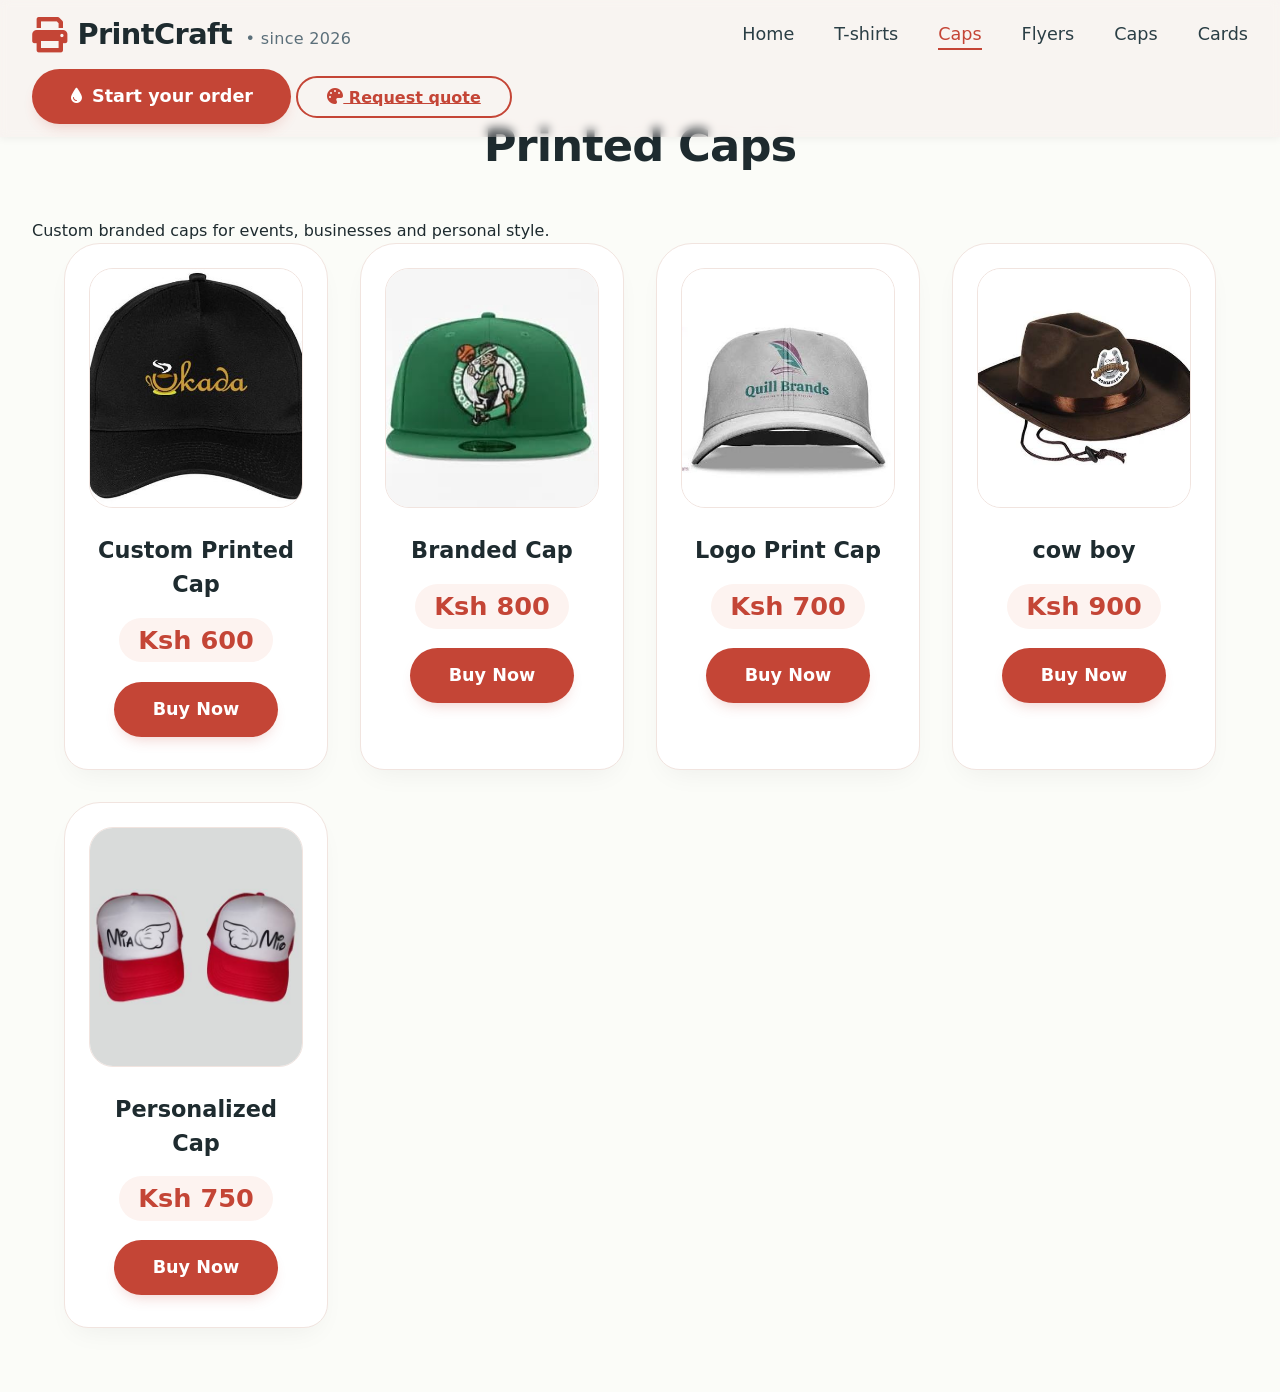
==== caps.html @ 07615357 "it is time" ====
<!DOCTYPE html>
<html lang="en">
<head>
<meta charset="UTF-8">
<meta name="viewport" content="width=device-width, initial-scale=1.0">
<title>Printed Caps | PrintCraft</title>

<link rel="stylesheet" href="style.css">

<link rel="stylesheet" href="https://cdnjs.cloudflare.com/ajax/libs/font-awesome/6.0.0-beta3/css/all.min.css">

</head>

<body>

<!-- NAVBAR -->
<nav class="navbar">

<div class="logo">
<i class="fas fa-print"></i>
<span>PrintCraft <small>• since 2026</small></span>
</div>

<ul class="nav-links">
<li><a href="index.html">Home</a></li>
<li><a href="t-shirts.html">T-shirts</a></li>
<li><a href="caps.html" class="active">Caps</a></li>
<li><a href="flyers.html">Flyers</a></li>
<li><a href="caps.html">Caps</a></li>
<li><a href="cards.html">Cards</a></li>
</ul>

<div class="nav-buttons">

<a href="https://wa.me/0116318338?text=Hello%20PrintCraft%2C%20I%20want%20to%20start%20an%20order" class="btn-primary">
<i class="fas fa-droplet"></i> Start your order
</a>

<a href="https://wa.me/0116318338?text=Hello%20PrintCraft%2C%20I%20want%20a%20quote" class="btn-outline">
<i class="fas fa-palette"></i> Request quote
</a>

</div>

</nav>


<!-- PAGE CONTENT -->

<div class="container">

<h1 class="page-title">Printed Caps</h1>

<p class="page-subtitle">
Custom branded caps for events, businesses and personal style.
</p>


<!-- PRODUCTS GRID -->

<div class="products-grid">


<!-- PRODUCT 1 -->

<div class="service-card">

<img src="/images/cap 1.jpeg" alt="Custom Cap">

<h3>Custom Printed Cap</h3>

<p class="price">Ksh 600</p>

<a href="https://wa.me/0116318338?text=I'm%20interested%20in%20the%20Custom%20Printed%20Cap%20-%20Ksh%20600"
class="btn-primary"
target="_blank">

Buy Now

</a>

</div>


<!-- PRODUCT 2 -->

<div class="service-card">

<img src="/images/cap m3.jpeg" alt="Branded Cap">

<h3>Branded Cap</h3>

<p class="price">Ksh 800</p>

<a href="https://wa.me/0116318338?text=I'm%20interested%20in%20the%20Branded%20Cap%20-%20Ksh%20800"
class="btn-primary"
target="_blank">

Buy Now

</a>

</div>


<!-- PRODUCT 3 -->

<div class="service-card">

<img src="/images/cap m7.jpeg" alt="Logo Cap">

<h3>Logo Print Cap</h3>

<p class="price">Ksh 700</p>

<a href="https://wa.me/0116318338?text=I'm%20interested%20in%20the%20Logo%20Print%20Cap%20-%20Ksh%20700"
class="btn-primary"
target="_blank">

Buy Now

</a>

</div>


<!-- PRODUCT 4 -->

<div class="service-card">

<img src="/images/cow boy.jpeg" alt="Snapback Cap">

<h3>cow boy</h3>

<p class="price">Ksh 900</p>

<a href="https://wa.me/0116318338?text=I'm%20interested%20in%20the%20Snapback%20Cap%20-%20Ksh%20900"
class="btn-primary"
target="_blank">

Buy Now

</a>

</div>




<!-- PRODUCT 5-->

<div class="service-card">

<img src="images/mia cup.jpeg" alt="Personalized Cap">

<h3>Personalized Cap</h3>

<p class="price">Ksh 750</p>

<a href="https://wa.me/0116318338?text=I'm%20interested%20in%20the%20Personalized%20Cap%20-%20Ksh%20750"
class="btn-primary"
target="_blank">

Buy Now

</a>

</div>


</div>

</div>

</body>
</html>
---- style.css ----
* {
    margin: 0;
    padding: 0;
    box-sizing: border-box;
    font-family: 'Inter', system-ui, -apple-system, BlinkMacSystemFont, 'Segoe UI', Roboto, sans-serif;
}

body {
    background-color: #fbfcf8;
    color: #1e2b2f;
    line-height: 1.5;
    padding-top: 80px; /* to prevent content being hidden behind fixed header */
}

/* smooth scroll & container */
html {
    scroll-behavior: smooth;
}

.container {
    max-width: 1280px;
    margin: 0 auto;
    padding: 0 2rem;
}

.navbar {
    display: flex;
    align-items: center;
    justify-content: space-between;
    padding: 0.8rem 2rem;
    flex-wrap: wrap;
    position: fixed;
    top: 0;
    left: 0;
    width: 100%;
    z-index: 1000;
    background: rgba(237, 216, 216, 0.2); /* 80% transparent */
    backdrop-filter: blur(5px);
    box-shadow: 0 2px 8px rgba(0,0,0,0.05);
    gap: 0.8rem;
}

/* Desktop buttons container */
.desktop-buttons {
    display: flex;
    gap: 0.8rem;
    align-items: center;
}

/* Mobile menu elements - hidden by default on desktop */
.menu-toggle-checkbox,
.menu-icon,
.mobile-only {
    display: none;
}

.logo {
    display: flex;
    align-items: center;
    gap: 0.65rem;
}

.logo i {
    font-size: 2.2rem;
    color: #c44536; /* terracotta accent */
}

.logo span {
    font-weight: 700;
    font-size: 1.8rem;
    letter-spacing: -0.02em;
    color: #1e2b2f;
}

.logo span small {
    font-weight: 400;
    font-size: 1rem;
    color: #5b6f7a;
    letter-spacing: 0.02em;
    margin-left: 0.25rem;
}

.nav-links {
    display: flex;
    gap: 2.5rem;
    list-style: none;
    align-items: center;
}

.nav-links a {
    text-decoration: none;
    font-weight: 500;
    color: #2a3e45;
    font-size: 1.1rem;
    transition: color 0.2s;
    border-bottom: 2px solid transparent;
    padding-bottom: 4px;
}

.nav-links a:hover,
.nav-links a.active {
    color: #c44536;
    border-bottom-color: #c44536;
}

.btn-outline {
    border: 2px solid #c44536;
    background: transparent;
    padding: 0.6rem 1.8rem;
    border-radius: 40px;
    font-weight: 600;
    font-size: 1rem;
    color: #c44536;
    cursor: pointer;
    transition: 0.2s;
}

.btn-outline:hover {
    background: #c44536;
    color: white;
}

/* hero */
.hero {
    display: flex;
    align-items: center;
    justify-content: space-between;
    gap: 3rem;
    padding: 2.5rem 0 4rem 0;
    flex-wrap: wrap;
}

.hero-content {
    flex: 1 1 380px;
}

.hero-content .badge {
    background: #f1ded9;
    color: #c44536;
    font-weight: 600;
    font-size: 0.9rem;
    padding: 0.4rem 1.2rem;
    border-radius: 30px;
    display: inline-block;
    margin-bottom: 1.5rem;
    letter-spacing: 0.3px;
}

.hero-content h1 {
    font-size: 3.5rem;
    font-weight: 800;
    line-height: 1.2;
    letter-spacing: -0.02em;
    color: #1a2c32;
    margin-bottom: 1.2rem;
}

.hero-content h1 i {
    color: #c44536;
    font-style: normal;
    border-bottom: 4px solid #f1ded9;
}

.hero-content p {
    font-size: 1.2rem;
    color: #3c545c;
    max-width: 550px;
    margin-bottom: 2rem;
}

.hero-cta {
    display: flex;
    gap: 1.2rem;
    flex-wrap: wrap;
}

.btn-primary {
    background: #c44536;
    border: none;
    color: white;
    font-weight: 600;
    padding: 0.9rem 2.4rem;
    border-radius: 40px;
    font-size: 1.1rem;
    display: inline-flex;
    align-items: center;
    gap: 0.6rem;
    cursor: pointer;
    transition: background 0.2s, transform 0.1s;
    box-shadow: 0 8px 14px -6px rgba(196, 69, 54, 0.25);
    text-decoration: none;
}

.btn-primary i {
    font-size: 1rem;
}

.btn-primary:hover {
    background: #a73527;
}

.hero-image {
    flex: 1 1 360px;
    background: linear-gradient(145deg, #f5e9e5, #fefaf7);
    border-radius: 50% 50% 30% 70% / 40% 30% 70% 60%;
    padding: 1.5rem 1.5rem 0 1.5rem;
    box-shadow: 0 30px 35px -15px rgba(0,0,0,0.1);
    text-align: center;
}

.hero-image img {
    max-width: 100%;
    height: auto;
    display: block;
    filter: drop-shadow(0 8px 14px rgba(0,0,0,0.05));
}

.hero-image .image-note {
    background: white;
    padding: 0.5rem 1rem;
    border-radius: 50px;
    display: inline-block;
    margin: 1rem 0 0.5rem;
    font-weight: 500;
    font-size: 0.9rem;
    color: #2a3e45;
    border: 1px solid #e6d3cd;
}

/* featured specialties (icons) */
.specialties {
    display: flex;
    flex-wrap: wrap;
    justify-content: center;
    gap: 2.5rem 4rem;
    margin: 3rem 0 2rem;
    padding: 2rem 0;
    border-top: 2px dashed #d9cfc9;
    border-bottom: 2px dashed #d9cfc9;
}

.specialty-item {
    display: flex;
    align-items: center;
    gap: 0.8rem;
    font-size: 1.2rem;
    font-weight: 500;
    background: white;
    padding: 0.5rem 1.8rem 0.5rem 1.2rem;
    border-radius: 60px;
    box-shadow: 0 4px 8px rgba(0,0,0,0.02);
}

.specialty-item i {
    font-size: 2rem;
    color: #c44536;
}

/* services grid (dedicated pages teaser) */
.section-header {
    text-align: center;
    margin: 4rem 0 2.5rem;
}

.section-header h2 {
    font-size: 2.8rem;
    font-weight: 700;
    color: #1e2b2f;
    letter-spacing: -0.01em;
}

.section-header p {
    font-size: 1.2rem;
    color: #5d737c;
    max-width: 650px;
    margin: 1rem auto 0;
}

.services-grid {
    display: grid;
    grid-template-columns: repeat(auto-fit, minmax(230px, 1fr));
    gap: 2rem;
    margin: 3rem 0 4rem;
}

.service-card {
    background: white;
    border-radius: 36px 36px 24px 24px;
    padding: 2rem 1.8rem 1.8rem;
    box-shadow: 0 12px 28px -10px rgba(0,0,0,0.06);
    transition: all 0.25s;
    border: 1px solid #f1e4df;
    text-align: center;
    cursor: default;
}

.service-card:hover {
    transform: translateY(-8px);
    box-shadow: 0 24px 36px -12px rgba(196, 69, 54, 0.15);
    border-color: #c4453630;
}

.service-icon {
    background: #fbf2ef;
    width: 80px;
    height: 80px;
    line-height: 90px;
    border-radius: 50%;
    margin: 0 auto 1.5rem;
    color: #c44536;
    font-size: 2.4rem;
    transition: 0.2s;
}

.service-card:hover .service-icon {
    background: #c44536;
    color: white;
}

.service-card h3 {
    font-size: 1.8rem;
    font-weight: 700;
    margin-bottom: 0.75rem;
    color: #1e2b2f;
}

.service-card p {
    color: #526a73;
    margin-bottom: 1.8rem;
    font-size: 1rem;
}

.card-link {
    text-decoration: none;
    font-weight: 600;
    color: #c44536;
    display: inline-flex;
    align-items: center;
    gap: 0.4rem;
    border-bottom: 1.5px solid transparent;
    transition: border 0.2s;
}

.card-link i {
    font-size: 0.8rem;
    transition: transform 0.2s;
}

.card-link:hover {
    border-bottom-color: #c44536;
}

.card-link:hover i {
    transform: translateX(4px);
}

/* Styles for the t-shirts things  */
.page-title {
    text-align: center;
    font-size: 2.8rem;
    font-weight: 800;
    color: #1e2b2f;
    margin: 2rem 0 2.5rem;
    letter-spacing: -0.02em;
}

.products-grid {
    display: grid;
    grid-template-columns: repeat(auto-fit, minmax(260px, 1fr));
    gap: 2rem;
    max-width: 1280px;
    margin: 0 auto;
    padding: 0 2rem 4rem;
}

/* Reusing the cards */
.products-grid .service-card {
    padding: 1.5rem 1.5rem 2rem;
    cursor: pointer;
}

.products-grid .service-card img {
    width: 100%;
    height: 240px;
    object-fit: cover;
    border-radius: 24px;
    margin-bottom: 1.2rem;
    background: #f5f0ed;
    border: 1px solid #f1e4df;
    transition: transform 0.3s ease;
}

.products-grid .service-card:hover img {
    transform: scale(1.02);
}

.products-grid .service-card h3 {
    font-size: 1.4rem;
    margin-bottom: 0.5rem;
}

.products-grid .service-card p {
    color: #526a73;
    margin-bottom: 0.8rem;
    font-size: 1rem;
}

.products-grid .service-card p:last-of-type {
    font-size: 1.6rem;
    font-weight: 800;
    color: #c44536;
    margin: 0.5rem 0 1.2rem;
    background: #fdf3f0;
    padding: 0.2rem 1.2rem;
    border-radius: 30px;
    display: inline-block;
}

.products-grid .service-card button {
    background: #c44536;
    color: white;
    border: none;
    padding: 0.8rem 2rem;
    border-radius: 40px;
    font-weight: 600;
    font-size: 1rem;
    cursor: pointer;
    transition: all 0.2s ease;
    box-shadow: 0 6px 12px -4px rgba(196, 69, 54, 0.3);
    width: 100%;
    max-width: 180px;
}

.products-grid .service-card button:hover {
    background: #a73527;
    transform: translateY(-2px);
    box-shadow: 0 10px 20px -6px rgba(196, 69, 54, 0.5);
}

/* featured promo  */
.feature-row {
    display: flex;
    gap: 3rem;
    align-items: center;
    margin: 5rem 0;
    flex-wrap: wrap;
    background: #f4efeb;
    border-radius: 80px 20px 80px 20px;
    padding: 3rem 3rem;
}

.feature-text {
    flex: 1 1 280px;
}

.feature-text h3 {
    font-size: 2.2rem;
    font-weight: 700;
    margin-bottom: 1rem;
}

.feature-text ul {
    list-style: none;
    margin-top: 1.5rem;
}

.feature-text li {
    margin-bottom: 1rem;
    display: flex;
    align-items: center;
    gap: 0.8rem;
    font-size: 1.1rem;
}

.feature-text i.fa-check-circle {
    color: #c44536;
    font-size: 1.4rem;
}

.feature-stats {
    flex: 0 1 320px;
    display: flex;
    flex-wrap: wrap;
    gap: 1.8rem;
    justify-content: center;
}

.stat {
    background: white;
    border-radius: 40px;
    padding: 1.8rem 2rem;
    min-width: 140px;
    text-align: center;
    box-shadow: 0 10px 20px rgba(0,0,0,0.02);
}

.stat .number {
    font-size: 2.8rem;
    font-weight: 800;
    color: #c44536;
    line-height: 1;
}

/* CTA banner */
.cta-banner {
    background: #1e2b2f;
    color: white;
    border-radius: 70px 20px 70px 20px;
    padding: 3.5rem 3rem;
    display: flex;
    align-items: center;
    justify-content: space-between;
    flex-wrap: wrap;
    gap: 2rem;
    margin: 5rem 0 4rem;
}

.cta-banner h2 {
    font-size: 2.2rem;
    font-weight: 700;
}

.cta-banner h2 i {
    color: #f1b9ac;
}

.cta-button {
    background: white;
    border: none;
    padding: 1rem 3rem;
    border-radius: 60px;
    font-weight: 700;
    font-size: 1.2rem;
    color: #1e2b2f;
    display: inline-flex;
    align-items: center;
    gap: 0.8rem;
    transition: 0.2s;
    cursor: pointer;
}

.cta-button i {
    color: #c44536;
}

.cta-button:hover {
    background: #c44536;
    color: white;
}

.cta-button:hover i {
    color: white;
}

/* footer */
.footer {
    border-top: 1px solid #ddd6d1;
    padding: 2.5rem 0;
    margin-top: 2rem;
    display: flex;
    justify-content: space-between;
    flex-wrap: wrap;
    gap: 2rem;
    color: #3d545c;
}

.footer .logo i {
    font-size: 1.8rem;
}

.footer-links {
    display: flex;
    gap: 3rem;
    flex-wrap: wrap;
}

.footer-links a {
    text-decoration: none;
    color: #3d545c;
    font-weight: 500;
}

.footer-links a:hover {
    color: #c44536;
}

.social i {
    font-size: 1.4rem;
    margin-left: 1.2rem;
    color: #516e7a;
    transition: color 0.2s;
}

.social i:hover {
    color: #c44536;
}

/* placeholder image style */
.print-mock {
    background: #ffffffd6;
    border-radius: 42% 58% 70% 30% / 44% 38% 62% 56%;
    padding: 1.8rem 1rem;
}

.mock-grid {
    display: grid;
    grid-template-columns: 1fr 1fr;
    gap: 0.7rem;
    max-width: 280px;
    margin: 0 auto;
}

.mock-item {
    background: #c4453610;
    border-radius: 20px;
    padding: 0.8rem;
    font-size: 2rem;
    color: #c44536;
    border: 1px solid #f1d2c9;
}

.mock-item span {
    font-size: 0.7rem;
    display: block;
    color: #1e2b2f;
}

/* ===== MOBILE RESPONSIVE WITH DROPDOWN MENU ===== */
@media (max-width: 700px) {
    /* Show mobile menu elements */
    .menu-icon {
        display: block;
        font-size: 2rem;
        color: #c44536;
        cursor: pointer;
        z-index: 1001;
        position: absolute;
        right: 2rem;
        top: 0.8rem;
    }
    
    .menu-toggle-checkbox {
        display: block;
        position: absolute;
        opacity: 0;
        width: 0;
        height: 0;
    }
    
    .mobile-only {
        display: block;
        width: 100%;
    }
    
    /* Hide desktop buttons */
    .desktop-buttons {
        display: none;
    }
    
    /* Adjust navbar for mobile */
    .navbar {
        flex-direction: row;
        align-items: center;
        justify-content: space-between;
        padding: 0.8rem 2rem;
        flex-wrap: nowrap;
        position: relative; /* Changed from fixed for better mobile experience */
    }
    
    /* Navigation links - hidden by default */
    .nav-links {
        display: none;
        flex-direction: column;
        position: absolute;
        top: 100%;
        left: 0;
        width: 100%;
        background: rgba(237, 216, 216, 0.95);
        backdrop-filter: blur(10px);
        padding: 1.5rem 2rem;
        gap: 1rem;
        box-shadow: 0 4px 8px rgba(0,0,0,0.1);
        z-index: 999;
    }
    
    /* Show menu when checkbox is checked */
    .menu-toggle-checkbox:checked ~ .nav-links {
        display: flex;
    }
    
    /* Change icon when menu is open (bars to times) */
    .menu-toggle-checkbox:checked + .menu-icon i::before {
        content: "\f00d"; /* Font Awesome 'times' icon */
    }
    
    /* Style mobile nav items */
    .nav-links li {
        width: 100%;
        text-align: left;
    }
    
    .nav-links a {
        display: block;
        padding: 0.8rem 0;
        font-size: 1.2rem;
        border-bottom: 1px solid rgba(196, 69, 54, 0.2);
    }
    
    /* Mobile button styles */
    .mobile-btn {
        width: 100%;
        margin: 0.3rem 0;
        text-align: center;
        justify-content: center;
    }
    
    .nav-links .btn-primary,
    .nav-links .btn-outline {
        margin-top: 0.5rem;
    }
    
    /* Keep your existing mobile styles */
    .hero-content h1 {
        font-size: 2.6rem;
    }
    
    .section-header h2 {
        font-size: 2.2rem;
    }
    
    .feature-row {
        border-radius: 40px;
        padding: 2rem;
    }
    
    .cta-banner {
        flex-direction: column;
        text-align: center;
    }
    
    /* Adjust body padding for mobile */
    body {
        padding-top: 70px;
    }
}

/* Extra small devices */
@media (max-width: 480px) {
    .logo span {
        font-size: 1.4rem;
    }
    
    .logo span small {
        font-size: 0.8rem;
    }
    
    .logo i {
        font-size: 1.8rem;
    }

}
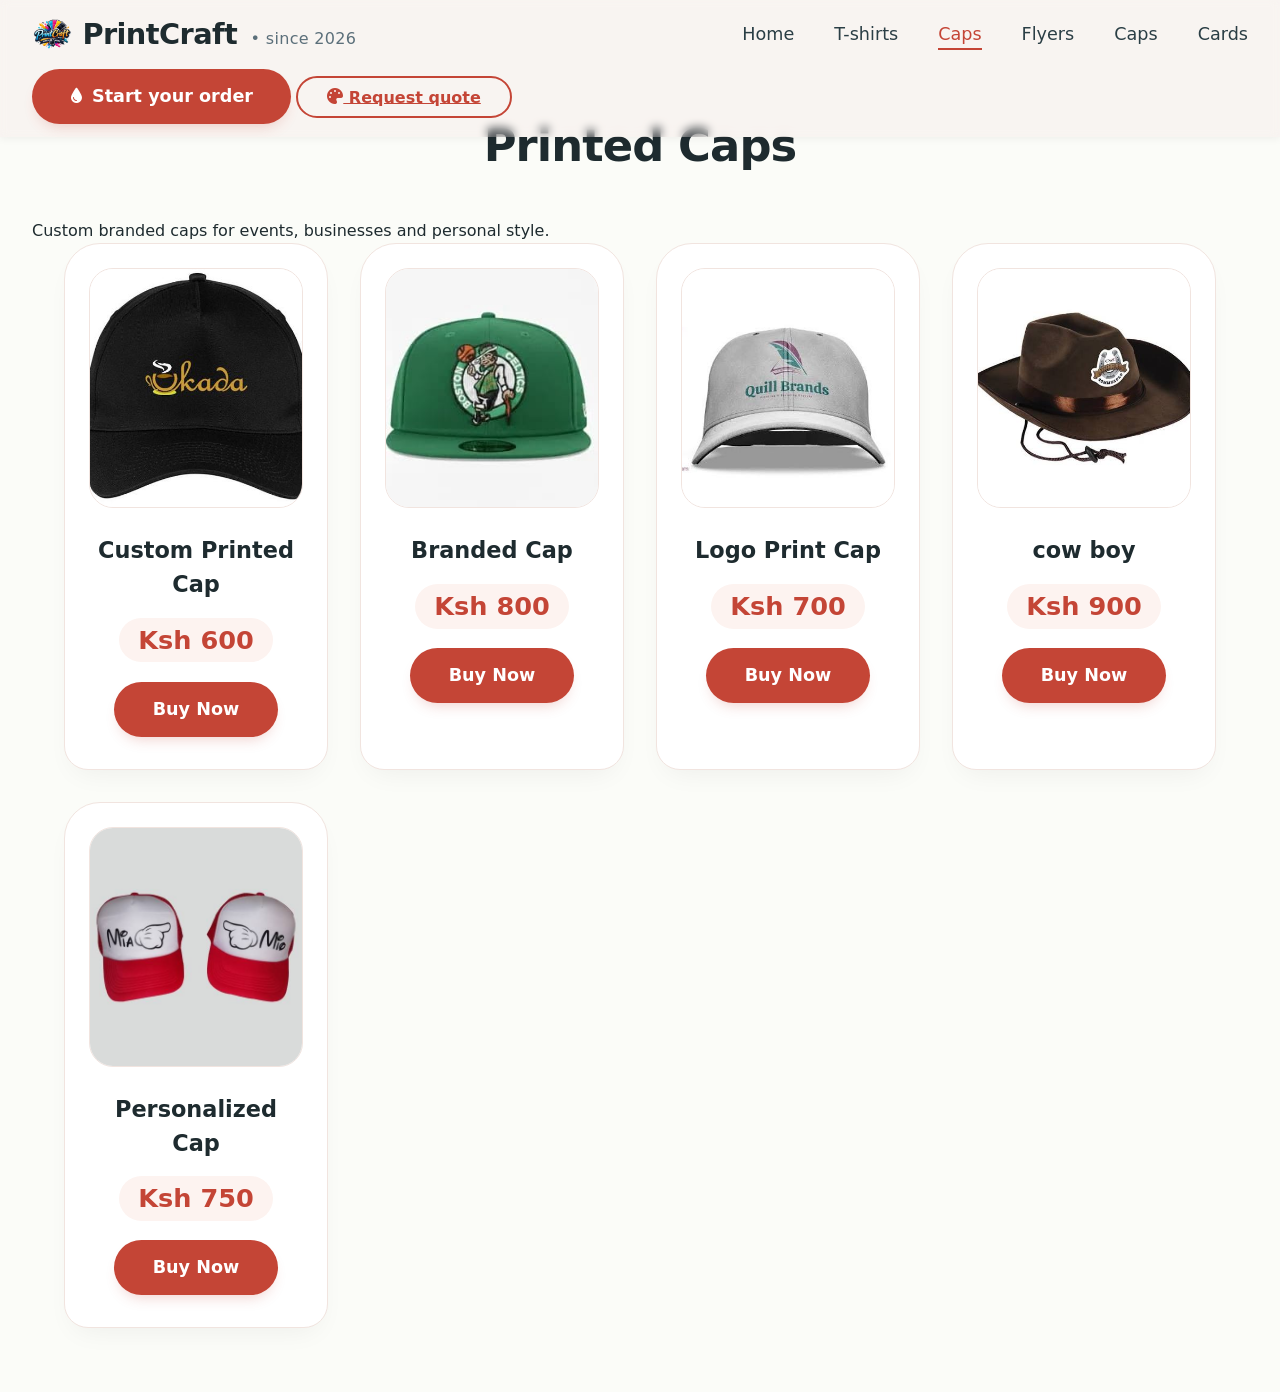
==== commit dd63a581: "logo" ====
--- a/caps.html
+++ b/caps.html
@@ -17,7 +17,7 @@
 <nav class="navbar">
 
 <div class="logo">
-<i class="fas fa-print"></i>
+<img src="/images/image-fotor-bg-remover-2026031515543.png" alt="PrintCraft Logo" width="40" height="40">
 <span>PrintCraft <small>• since 2026</small></span>
 </div>
 
